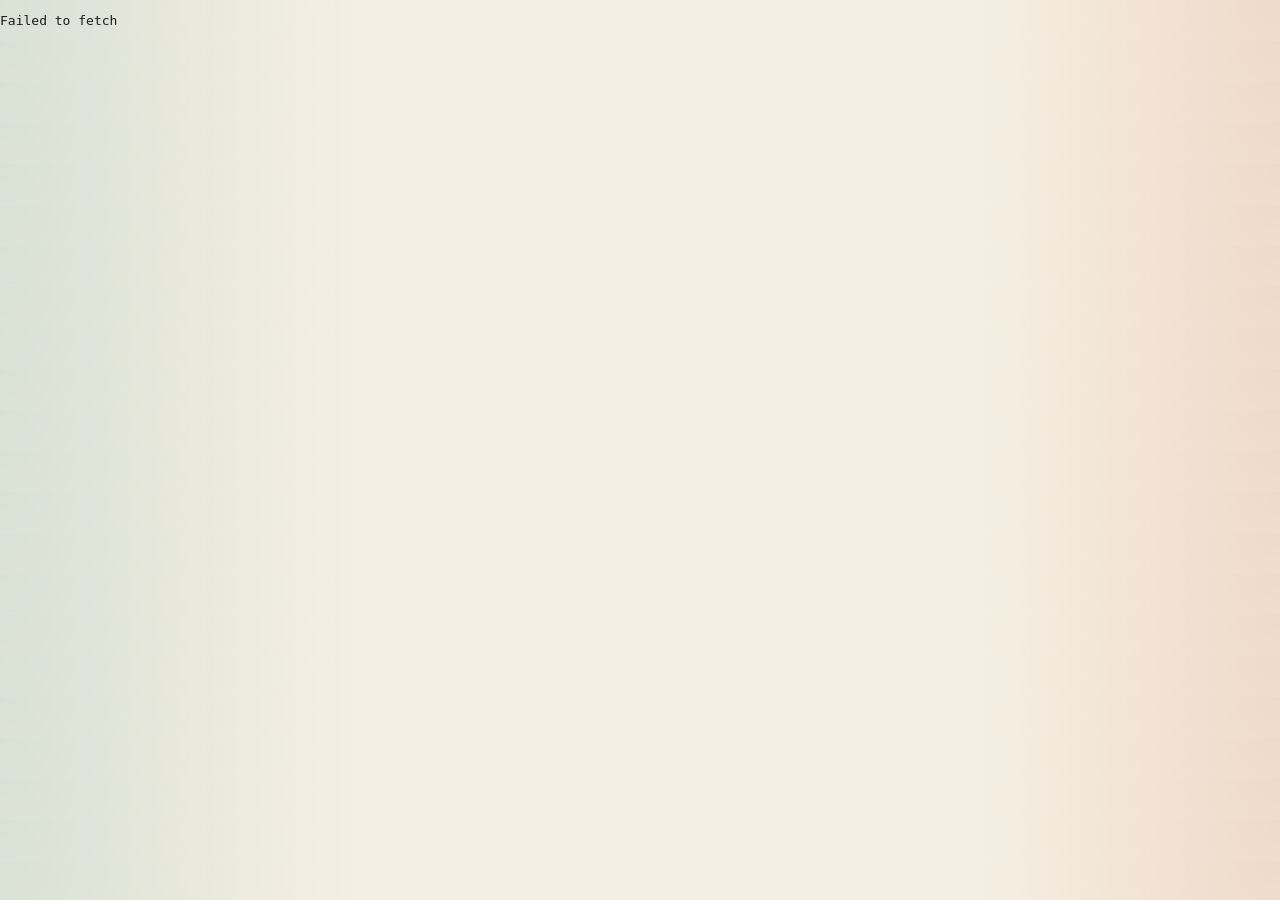
==== index.html @ ac0ee11f "Add residuals browser UI" ====
<!doctype html>
<html lang="en">
  <head>
    <meta charset="utf-8">
    <meta name="viewport" content="width=device-width, initial-scale=1">
    <title>Residuals Viewer</title>
    <link rel="icon" type="image/png" href="/image.png">
    <link rel="stylesheet" href="/styles.css">
  </head>
  <body>
    <main class="app-shell">
      <section class="sidebar">
        <h1>Residuals Viewer</h1>
        <p class="lede">Browse decoded lattice data and compare two entries side by side.</p>

        <div class="panel">
          <div class="panel-title">
            <h2>Controls</h2>
            <button class="info-button" type="button" data-info-title="Controls" data-info-body="Choose how many entries to list per page and move through the current result set. Dataset family and size n for the left view are configured in the Primary pane.">i</button>
          </div>
          <label>Show
            <select id="pageSize">
              <option>25</option>
              <option selected>50</option>
              <option>100</option>
              <option>200</option>
            </select>
          </label>
          <div class="pager">
            <button id="prevPage">Prev</button>
            <span id="pageMeta"></span>
            <button id="nextPage">Next</button>
          </div>
        </div>

        <div class="panel">
          <div class="panel-title">
            <h2>Entries</h2>
            <button class="info-button" type="button" data-info-title="Entries" data-info-body="Each row is one stored item. Open loads it into the primary pane. lat and reslat entries are encoded structures; extlat entries are base lattices paired with a count of expansions.">i</button>
          </div>
          <div id="entryList" class="entry-list"></div>
        </div>
      </section>

      <section class="workspace">
        <div class="compare-header">
          <h2>Compare</h2>
          <div class="compare-note">Select an entry for the left pane, then optionally load another into the right pane.</div>
        </div>
        <div class="compare-grid">
          <article class="viewer-card">
            <div class="viewer-top">
              <div class="viewer-title">
                <h3>Primary</h3>
                <button class="info-button" type="button" data-info-title="Primary Pane" data-info-body="This pane shows the main entry you are browsing. Choose the dataset family, size n, and index here. The graph is the lattice Hasse diagram, and the tables below show the decoded order matrix and, for reslat, the multiplication table.">i</button>
              </div>
            </div>
            <div class="viewer-controls viewer-controls-primary">
              <label>Dataset
                <select id="dataset"></select>
              </label>
              <label>Size n
                <select id="level"></select>
              </label>
              <label>Index
                <input id="primaryIndex" type="number" min="0" step="1">
              </label>
              <button id="loadPrimary">Load</button>
            </div>
            <div id="primaryView" class="viewer-body"></div>
          </article>
          <article class="viewer-card">
            <div class="viewer-top">
              <div class="viewer-title">
                <h3>Secondary</h3>
                <button class="info-button" type="button" data-info-title="Secondary Pane" data-info-body="Use this pane for side-by-side comparison. You can switch to a different dataset family, a different size n, or a different index to compare structure, counts, or multiplication tables.">i</button>
              </div>
            </div>
            <div class="viewer-controls viewer-controls-secondary">
              <label>Dataset
                <select id="secondaryDataset"></select>
              </label>
              <label>Size n
                <select id="secondaryLevel"></select>
              </label>
              <label>Index
                <input id="secondaryIndex" type="number" min="0" step="1">
              </label>
              <button id="loadSecondary">Load</button>
            </div>
            <div id="secondaryView" class="viewer-body"></div>
          </article>
        </div>
      </section>
    </main>
    <dialog id="infoDialog" class="info-dialog">
      <div class="info-dialog-card">
        <div class="info-dialog-head">
          <h3 id="infoDialogTitle">Info</h3>
          <button id="closeInfoDialog" class="ghost-button" type="button">Close</button>
        </div>
        <p id="infoDialogBody"></p>
      </div>
    </dialog>
    <button id="summaryFab" class="summary-fab" type="button" aria-label="Open summary">?</button>
    <dialog id="summaryDialog" class="info-dialog">
      <div class="info-dialog-card summary-dialog-card">
        <div class="info-dialog-head">
          <h3>Summary</h3>
          <button id="closeSummaryDialog" class="ghost-button" type="button">Close</button>
        </div>
        <p class="meta">Counts by dataset family and size. For <code>extlat</code>, max expansions is the largest number of residuated-lattice expansions for a single base lattice.</p>
        <div id="summary" class="summary-popup"></div>
      </div>
    </dialog>
    <script src="/app.js"></script>
  </body>
  </html>
---- styles.css ----
:root {
  --bg: #f5efe3;
  --paper: #fffdfa;
  --ink: #1d1b16;
  --muted: #6f6556;
  --line: #d7ccb9;
  --accent: #0f766e;
  --accent-2: #c2410c;
}

* {
  box-sizing: border-box;
}

body {
  margin: 0;
  color: var(--ink);
  background:
    radial-gradient(circle at top left, rgba(15, 118, 110, 0.12), transparent 28%),
    radial-gradient(circle at top right, rgba(194, 65, 12, 0.12), transparent 24%),
    var(--bg);
  font-family: Georgia, "Times New Roman", serif;
}

.app-shell {
  display: grid;
  grid-template-columns: 320px 1fr;
  min-height: 100vh;
}

.sidebar {
  border-right: 1px solid var(--line);
  padding: 24px 18px;
  background: rgba(255, 253, 250, 0.92);
  backdrop-filter: blur(8px);
  overflow: auto;
}

.workspace {
  padding: 24px;
}

h1, h2, h3 {
  margin: 0 0 10px;
  font-weight: 600;
}

.lede, .compare-note, .meta, .empty {
  color: var(--muted);
}

.panel, .viewer-card {
  background: var(--paper);
  border: 1px solid var(--line);
  border-radius: 16px;
  box-shadow: 0 12px 30px rgba(49, 40, 24, 0.06);
}

.panel {
  padding: 14px;
  margin-top: 16px;
}

.panel-title,
.viewer-title,
.info-dialog-head,
.inline-info-title {
  display: flex;
  align-items: center;
  gap: 10px;
}

.panel-title,
.viewer-title,
.inline-info-title {
  justify-content: flex-start;
}

.info-dialog-head {
  justify-content: space-between;
}

label {
  display: block;
  font-size: 14px;
  margin-bottom: 10px;
}

select, input, button {
  width: 100%;
  margin-top: 6px;
  border-radius: 10px;
  border: 1px solid var(--line);
  padding: 9px 10px;
  background: white;
  color: var(--ink);
}

button {
  background: linear-gradient(135deg, var(--accent), #115e59);
  color: white;
  cursor: pointer;
  border: none;
}

button:hover {
  filter: brightness(1.05);
}

.info-button,
.ghost-button {
  width: auto;
  min-width: 24px;
  padding: 4px 7px;
}

.info-button {
  border-radius: 999px;
  font-weight: 700;
  font-size: 11px;
  line-height: 1;
  background: linear-gradient(135deg, var(--accent-2), #9a3412);
}

.ghost-button {
  background: #efe6d7;
  color: var(--ink);
}

.pager {
  display: grid;
  grid-template-columns: 1fr auto 1fr;
  gap: 8px;
  align-items: center;
}

#pageMeta {
  text-align: center;
  font-size: 13px;
  color: var(--muted);
}

.summary-row, .entry-row {
  display: grid;
  grid-template-columns: 1fr auto;
  gap: 8px;
  padding: 8px 0;
  border-bottom: 1px solid rgba(215, 204, 185, 0.6);
  font-size: 14px;
}

.entry-list {
  max-height: 44vh;
  overflow: auto;
}

.entry-row button {
  width: auto;
  padding: 6px 10px;
  font-size: 12px;
}

.entry-actions {
  display: flex;
  gap: 6px;
  align-items: center;
}

.compare-grid {
  margin-top: 14px;
  display: grid;
  grid-template-columns: repeat(2, minmax(0, 1fr));
  gap: 18px;
}

.viewer-card {
  padding: 16px;
}

.viewer-top {
  display: block;
  margin-bottom: 14px;
}

.viewer-controls {
  display: grid;
  gap: 10px;
  align-items: end;
  margin-bottom: 14px;
}

.viewer-controls-primary {
  grid-template-columns: 1fr 120px 100px 100px;
}

.viewer-controls-secondary {
  grid-template-columns: 1fr 120px 100px 100px;
}

.viewer-title h3,
.panel-title h2,
.inline-info-title h4 {
  margin-bottom: 0;
}

.viewer-body {
  display: grid;
  gap: 14px;
}

.fact-row {
  display: flex;
  flex-wrap: wrap;
  gap: 8px;
  font-size: 13px;
}

.pill {
  padding: 5px 9px;
  border-radius: 999px;
  background: rgba(15, 118, 110, 0.08);
  color: var(--accent);
}

.diagram-wrap {
  overflow: auto;
  border: 1px solid var(--line);
  border-radius: 12px;
  background: linear-gradient(180deg, #fffdfa, #f7f1e7);
}

.matrix-grid {
  display: grid;
  gap: 12px;
}

table {
  border-collapse: collapse;
  width: 100%;
  font-size: 12px;
}

th, td {
  border: 1px solid var(--line);
  padding: 4px 6px;
  text-align: center;
}

th {
  background: #f8f1e6;
}

code {
  word-break: break-all;
}

.info-dialog {
  border: none;
  padding: 0;
  background: transparent;
}

.info-dialog::backdrop {
  background: rgba(29, 27, 22, 0.45);
}

.info-dialog-card {
  width: min(520px, calc(100vw - 32px));
  border: 1px solid var(--line);
  border-radius: 18px;
  background: var(--paper);
  box-shadow: 0 20px 50px rgba(29, 27, 22, 0.22);
  padding: 18px;
}

.summary-dialog-card {
  width: min(760px, calc(100vw - 32px));
}

.summary-popup {
  max-height: 60vh;
  overflow: auto;
  margin-top: 12px;
}

.summary-fab {
  position: fixed;
  right: 20px;
  bottom: 20px;
  width: 52px;
  height: 52px;
  min-width: 52px;
  padding: 0;
  border-radius: 999px;
  font-size: 22px;
  font-weight: 700;
  box-shadow: 0 16px 34px rgba(29, 27, 22, 0.24);
  background: linear-gradient(135deg, var(--accent-2), #9a3412);
  z-index: 20;
}

@media (max-width: 1100px) {
  .app-shell,
  .compare-grid {
    grid-template-columns: 1fr;
  }

  .sidebar {
    border-right: none;
    border-bottom: 1px solid var(--line);
  }

  .viewer-top,
  .viewer-controls,
  .viewer-controls-primary,
  .viewer-controls-secondary {
    grid-template-columns: 1fr;
  }
}
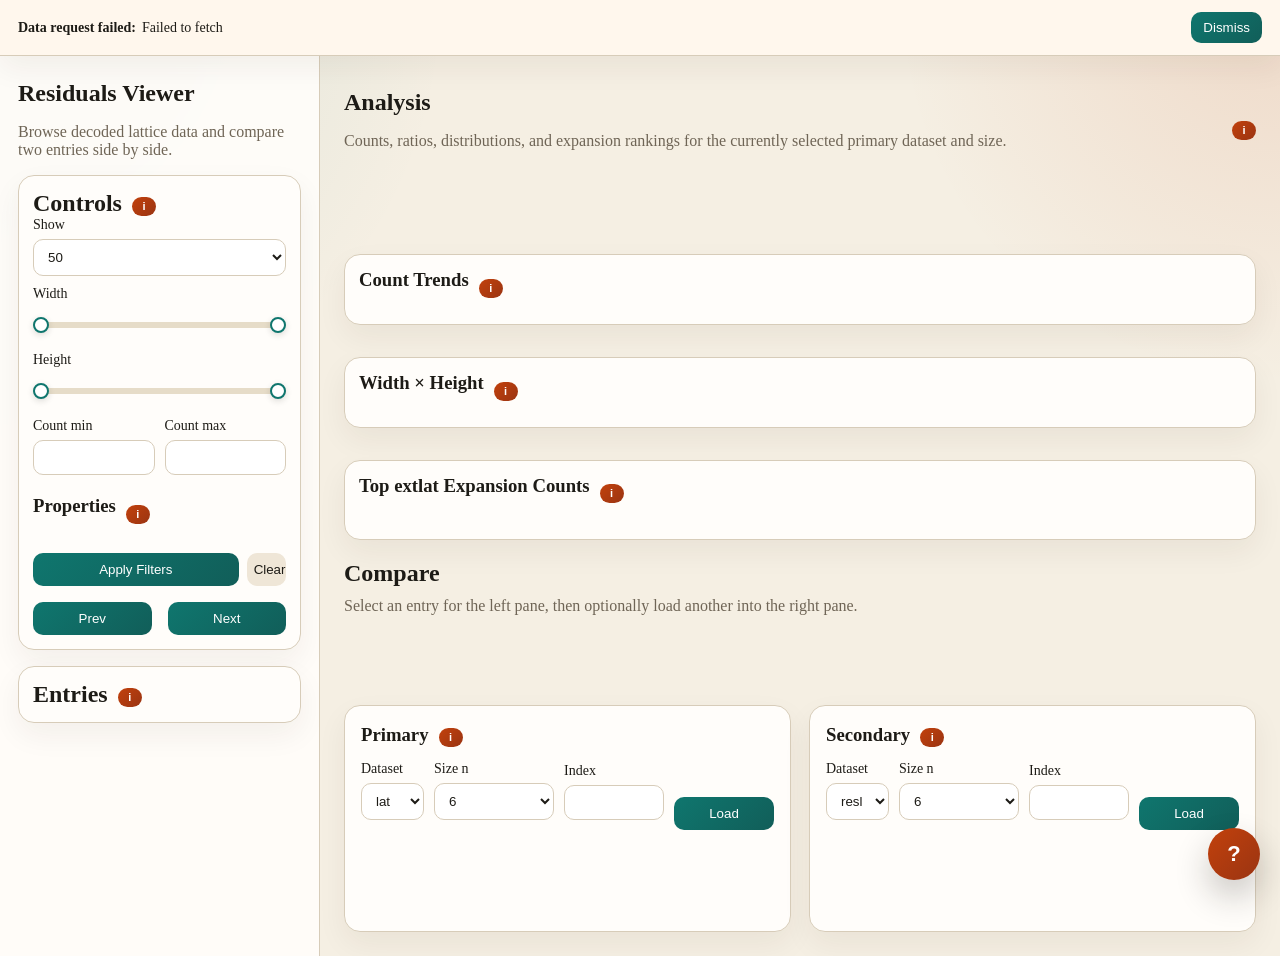
==== commit 85d177a6: "Add frontend loading states and property help" ====
--- a/index.html
+++ b/index.html
@@ -13,10 +13,10 @@
         <h1>Residuals Viewer</h1>
         <p class="lede">Browse decoded lattice data and compare two entries side by side.</p>
 
-        <div class="panel">
+        <div id="controlsPanel" class="panel loading-region">
           <div class="panel-title">
             <h2>Controls</h2>
-            <button class="info-button" type="button" data-info-title="Controls" data-info-body="Choose how many entries to list per page and move through the current result set. Dataset family and size n for the left view are configured in the Primary pane.">i</button>
+            <button class="info-button" type="button" data-info-title="Controls" data-info-body="Choose how many entries to list per page, filter them by dimensions and algebraic properties, and move through the current result set. All filters are computed against the actual database contents.">i</button>
           </div>
           <label>Show
             <select id="pageSize">
@@ -26,6 +26,49 @@
               <option>200</option>
             </select>
           </label>
+          <div class="slider-group">
+            <div class="slider-head">
+              <span>Width</span>
+              <span id="widthRangeLabel" class="slider-value"></span>
+            </div>
+            <div class="double-slider" id="widthSlider">
+              <div class="slider-track"></div>
+              <div id="widthSliderActive" class="slider-range"></div>
+              <input id="filterWidthMin" type="range" min="1" max="12" step="1" value="1">
+              <input id="filterWidthMax" type="range" min="1" max="12" step="1" value="12">
+            </div>
+          </div>
+          <div class="slider-group">
+            <div class="slider-head">
+              <span>Height</span>
+              <span id="heightRangeLabel" class="slider-value"></span>
+            </div>
+            <div class="double-slider" id="heightSlider">
+              <div class="slider-track"></div>
+              <div id="heightSliderActive" class="slider-range"></div>
+              <input id="filterHeightMin" type="range" min="1" max="12" step="1" value="1">
+              <input id="filterHeightMax" type="range" min="1" max="12" step="1" value="12">
+            </div>
+          </div>
+          <div id="countFilterRow" class="filter-grid">
+            <label>Count min
+              <input id="filterCountMin" type="number" min="0" step="1">
+            </label>
+            <label>Count max
+              <input id="filterCountMax" type="number" min="0" step="1">
+            </label>
+          </div>
+          <div class="property-filter">
+            <div class="panel-title">
+              <h3>Properties</h3>
+              <button id="propertyFiltersInfo" class="info-button" type="button" data-info-title="Property Filters" data-info-body="These checkboxes come from the lattice and residuated-lattice property definitions in the codebase. Matching is computed directly from the selected dataset, not from hardcoded tables.">i</button>
+            </div>
+            <div id="propertyFilters" class="property-list"></div>
+          </div>
+          <div class="filter-actions">
+            <button id="applyFilters" type="button">Apply Filters</button>
+            <button id="clearFilters" class="ghost-button" type="button">Clear</button>
+          </div>
           <div class="pager">
             <button id="prevPage">Prev</button>
             <span id="pageMeta"></span>
@@ -33,7 +76,7 @@
           </div>
         </div>
 
-        <div class="panel">
+        <div id="entriesPanel" class="panel loading-region">
           <div class="panel-title">
             <h2>Entries</h2>
             <button class="info-button" type="button" data-info-title="Entries" data-info-body="Each row is one stored item. Open loads it into the primary pane. lat and reslat entries are encoded structures; extlat entries are base lattices paired with a count of expansions.">i</button>
@@ -43,12 +86,45 @@
       </section>
 
       <section class="workspace">
+        <section id="analysisShell" class="analysis-shell loading-region">
+          <div class="analysis-head">
+            <div>
+              <h2>Analysis</h2>
+              <p class="compare-note">Counts, ratios, distributions, and expansion rankings for the currently selected primary dataset and size.</p>
+            </div>
+            <button class="info-button" type="button" data-info-title="Analysis" data-info-body="This area summarizes the currently selected size n. It combines overall counts, ratios, precomputed width/height distributions, and top extlat expansion counts so the browser is not just entry-by-entry inspection.">i</button>
+          </div>
+          <div id="metricCards" class="metric-cards"></div>
+          <div class="analysis-grid">
+            <article class="panel analysis-panel">
+              <div class="panel-title">
+                <h3>Count Trends</h3>
+                <button class="info-button" type="button" data-info-title="Count Trends" data-info-body="These lines show how the number of lattices, reducts, and residuated lattices grows from size 1 to 12. The highlighted marker follows the size currently selected in the primary pane.">i</button>
+              </div>
+              <div id="trendChart"></div>
+            </article>
+            <article class="panel analysis-panel">
+              <div class="panel-title">
+                <h3>Width × Height</h3>
+                <button class="info-button" type="button" data-info-title="Width × Height" data-info-body="This heatmap uses the precomputed contexts for lattices or residuated lattices. Each cell counts structures with the given width and height at the current size n.">i</button>
+              </div>
+              <div id="widthHeightPanel"></div>
+            </article>
+          </div>
+          <article class="panel analysis-panel">
+            <div class="panel-title">
+              <h3>Top extlat Expansion Counts</h3>
+              <button class="info-button" type="button" data-info-title="extlat Rankings" data-info-body="Each extlat item is a base lattice paired with the number of residuated-lattice expansions it admits. This ranking surfaces the most expandable lattices at the current size n.">i</button>
+            </div>
+            <div id="rankingPanel"></div>
+          </article>
+        </section>
         <div class="compare-header">
           <h2>Compare</h2>
           <div class="compare-note">Select an entry for the left pane, then optionally load another into the right pane.</div>
         </div>
         <div class="compare-grid">
-          <article class="viewer-card">
+          <article id="primaryCard" class="viewer-card loading-region">
             <div class="viewer-top">
               <div class="viewer-title">
                 <h3>Primary</h3>
@@ -69,7 +145,7 @@
             </div>
             <div id="primaryView" class="viewer-body"></div>
           </article>
-          <article class="viewer-card">
+          <article id="secondaryCard" class="viewer-card loading-region">
             <div class="viewer-top">
               <div class="viewer-title">
                 <h3>Secondary</h3>
@@ -99,7 +175,7 @@
           <h3 id="infoDialogTitle">Info</h3>
           <button id="closeInfoDialog" class="ghost-button" type="button">Close</button>
         </div>
-        <p id="infoDialogBody"></p>
+        <div id="infoDialogBody" class="info-dialog-body"></div>
       </div>
     </dialog>
     <button id="summaryFab" class="summary-fab" type="button" aria-label="Open summary">?</button>
@@ -110,7 +186,7 @@
           <button id="closeSummaryDialog" class="ghost-button" type="button">Close</button>
         </div>
         <p class="meta">Counts by dataset family and size. For <code>extlat</code>, max expansions is the largest number of residuated-lattice expansions for a single base lattice.</p>
-        <div id="summary" class="summary-popup"></div>
+        <div id="summary" class="summary-popup loading-region"></div>
       </div>
     </dialog>
     <script src="/app.js"></script>
--- a/styles.css
+++ b/styles.css
@@ -6,6 +6,7 @@
   --line: #d7ccb9;
   --accent: #0f766e;
   --accent-2: #c2410c;
+  --shadow: 0 12px 30px rgba(49, 40, 24, 0.06);
 }
 
 * {
@@ -22,6 +23,45 @@
   font-family: Georgia, "Times New Roman", serif;
 }
 
+.global-notice {
+  position: sticky;
+  top: 0;
+  z-index: 40;
+  display: flex;
+  align-items: center;
+  justify-content: space-between;
+  gap: 14px;
+  padding: 12px 18px;
+  border-bottom: 1px solid var(--line);
+  background: #fff7ed;
+  box-shadow: var(--shadow);
+}
+
+.global-notice[data-kind="network"] {
+  background: #fff7ed;
+}
+
+.global-notice[data-kind="ui"] {
+  background: #fef3c7;
+}
+
+.global-notice[data-kind="runtime"] {
+  background: #fee2e2;
+}
+
+.global-notice-copy {
+  display: flex;
+  gap: 6px;
+  align-items: baseline;
+  font-size: 14px;
+}
+
+.global-notice-close {
+  width: auto;
+  margin: 0;
+  padding: 8px 12px;
+}
+
 .app-shell {
   display: grid;
   grid-template-columns: 320px 1fr;
@@ -38,33 +78,109 @@
 
 .workspace {
   padding: 24px;
-}
-
-h1, h2, h3 {
+  display: grid;
+  gap: 20px;
+}
+
+h1, h2, h3, h4 {
   margin: 0 0 10px;
   font-weight: 600;
 }
 
-.lede, .compare-note, .meta, .empty {
+.lede,
+.compare-note,
+.meta,
+.empty,
+.subtle-label,
+.metric-note {
   color: var(--muted);
 }
 
-.panel, .viewer-card {
+.panel,
+.viewer-card,
+.metric-card {
   background: var(--paper);
   border: 1px solid var(--line);
   border-radius: 16px;
-  box-shadow: 0 12px 30px rgba(49, 40, 24, 0.06);
+  box-shadow: var(--shadow);
+}
+
+.panel,
+.analysis-panel {
+  padding: 14px;
 }
 
 .panel {
-  padding: 14px;
   margin-top: 16px;
+}
+
+.loading-region {
+  position: relative;
+}
+
+.loading-region[data-loading="true"] {
+  min-height: 120px;
+}
+
+.loading-region[data-loading="true"] > :not(.loading-overlay) {
+  opacity: 0.45;
+}
+
+.loading-region[data-loading="true"] button,
+.loading-region[data-loading="true"] input,
+.loading-region[data-loading="true"] select {
+  cursor: wait;
+}
+
+.loading-overlay {
+  position: absolute;
+  inset: 0;
+  z-index: 8;
+  display: grid;
+  place-items: center;
+  padding: 18px;
+  border-radius: inherit;
+  background: rgba(255, 253, 250, 0.72);
+  backdrop-filter: blur(2px);
+}
+
+.loading-overlay-card {
+  display: flex;
+  align-items: center;
+  gap: 12px;
+  min-width: 200px;
+  padding: 12px 14px;
+  border: 1px solid var(--line);
+  border-radius: 14px;
+  background: rgba(255, 253, 250, 0.96);
+  box-shadow: var(--shadow);
+}
+
+.loading-spinner {
+  width: 18px;
+  height: 18px;
+  border: 2px solid #d8cdb8;
+  border-top-color: var(--accent);
+  border-radius: 999px;
+  animation: spin 0.8s linear infinite;
+}
+
+.loading-text {
+  font-size: 14px;
+  color: var(--muted);
+}
+
+@keyframes spin {
+  to {
+    transform: rotate(360deg);
+  }
 }
 
 .panel-title,
 .viewer-title,
 .info-dialog-head,
-.inline-info-title {
+.inline-info-title,
+.analysis-head {
   display: flex;
   align-items: center;
   gap: 10px;
@@ -72,12 +188,18 @@
 
 .panel-title,
 .viewer-title,
-.inline-info-title {
+.inline-info-title,
+.analysis-head {
   justify-content: flex-start;
 }
 
 .info-dialog-head {
   justify-content: space-between;
+}
+
+.analysis-head {
+  justify-content: space-between;
+  margin-bottom: 14px;
 }
 
 label {
@@ -86,7 +208,9 @@
   margin-bottom: 10px;
 }
 
-select, input, button {
+select,
+input,
+button {
   width: 100%;
   margin-top: 6px;
   border-radius: 10px;
@@ -134,13 +258,171 @@
   align-items: center;
 }
 
+.filter-grid {
+  display: grid;
+  grid-template-columns: 1fr 1fr;
+  gap: 10px;
+}
+
+.slider-group {
+  margin: 10px 0 12px;
+}
+
+.slider-head {
+  display: flex;
+  justify-content: space-between;
+  align-items: center;
+  margin-bottom: 8px;
+  font-size: 14px;
+}
+
+.slider-value {
+  color: var(--muted);
+  font-size: 13px;
+}
+
+.double-slider {
+  position: relative;
+  height: 30px;
+}
+
+.slider-track,
+.slider-range {
+  position: absolute;
+  top: 50%;
+  transform: translateY(-50%);
+  height: 6px;
+  border-radius: 999px;
+}
+
+.slider-track {
+  left: 0;
+  right: 0;
+  background: #e6dcc8;
+}
+
+.slider-range {
+  background: linear-gradient(135deg, var(--accent), #115e59);
+}
+
+.double-slider input[type="range"] {
+  position: absolute;
+  left: 0;
+  top: 0;
+  width: 100%;
+  height: 30px;
+  padding: 0;
+  margin: 0;
+  background: transparent;
+  border: none;
+  pointer-events: none;
+  -webkit-appearance: none;
+  appearance: none;
+}
+
+.double-slider input[type="range"]::-webkit-slider-thumb {
+  -webkit-appearance: none;
+  appearance: none;
+  width: 16px;
+  height: 16px;
+  border-radius: 999px;
+  background: white;
+  border: 2px solid var(--accent);
+  box-shadow: 0 2px 6px rgba(29, 27, 22, 0.15);
+  pointer-events: auto;
+}
+
+.double-slider input[type="range"]::-moz-range-thumb {
+  width: 16px;
+  height: 16px;
+  border-radius: 999px;
+  background: white;
+  border: 2px solid var(--accent);
+  box-shadow: 0 2px 6px rgba(29, 27, 22, 0.15);
+  pointer-events: auto;
+}
+
+.property-filter {
+  margin: 10px 0 12px;
+}
+
+.property-list {
+  display: grid;
+  gap: 8px;
+  max-height: 220px;
+  overflow: auto;
+  margin-top: 8px;
+}
+
+.property-item {
+  display: flex;
+  gap: 8px;
+  align-items: center;
+  margin: 0;
+}
+
+.property-item input {
+  width: auto;
+  margin: 0;
+}
+
+.info-dialog-body {
+  display: grid;
+  gap: 12px;
+}
+
+.info-definition-list {
+  display: grid;
+  gap: 10px;
+  max-height: 52vh;
+  overflow: auto;
+}
+
+.info-definition-item {
+  padding: 10px 12px;
+  border: 1px solid var(--line);
+  border-radius: 12px;
+  background: #fbf7ef;
+}
+
+.info-definition-head {
+  display: flex;
+  align-items: center;
+  justify-content: space-between;
+  gap: 10px;
+  margin-bottom: 6px;
+}
+
+.info-definition-kind {
+  display: inline-flex;
+  align-items: center;
+  padding: 2px 8px;
+  border-radius: 999px;
+  background: #efe6d7;
+  color: var(--muted);
+  font-size: 11px;
+  text-transform: uppercase;
+}
+
+.filter-actions {
+  display: flex;
+  gap: 8px;
+  margin-bottom: 10px;
+}
+
 #pageMeta {
   text-align: center;
   font-size: 13px;
   color: var(--muted);
 }
 
-.summary-row, .entry-row {
+.entry-list {
+  max-height: 56vh;
+  overflow: auto;
+}
+
+.summary-row,
+.entry-row {
   display: grid;
   grid-template-columns: 1fr auto;
   gap: 8px;
@@ -149,11 +431,6 @@
   font-size: 14px;
 }
 
-.entry-list {
-  max-height: 44vh;
-  overflow: auto;
-}
-
 .entry-row button {
   width: auto;
   padding: 6px 10px;
@@ -166,8 +443,69 @@
   align-items: center;
 }
 
+.analysis-shell {
+  display: grid;
+  gap: 16px;
+}
+
+.metric-cards {
+  display: grid;
+  grid-template-columns: repeat(4, minmax(0, 1fr));
+  gap: 14px;
+}
+
+.metric-card {
+  padding: 16px;
+}
+
+.metric-label {
+  font-size: 13px;
+  color: var(--muted);
+  text-transform: uppercase;
+  letter-spacing: 0.08em;
+}
+
+.metric-value {
+  font-size: 32px;
+  line-height: 1.1;
+  margin-bottom: 8px;
+}
+
+.analysis-grid {
+  display: grid;
+  grid-template-columns: 1.25fr 1fr;
+  gap: 16px;
+}
+
+.chart-svg {
+  display: block;
+}
+
+.chart-grid {
+  stroke: #eadfcb;
+  stroke-width: 1;
+}
+
+.chart-axis,
+.subtle-label {
+  font-size: 12px;
+}
+
+.chart-axis {
+  fill: #6f6556;
+}
+
+.chart-axis-line {
+  stroke: #8b7d69;
+  stroke-width: 1.2;
+}
+
+.heatmap-table td {
+  min-width: 54px;
+  font-size: 11px;
+}
+
 .compare-grid {
-  margin-top: 14px;
   display: grid;
   grid-template-columns: repeat(2, minmax(0, 1fr));
   gap: 18px;
@@ -189,10 +527,7 @@
   margin-bottom: 14px;
 }
 
-.viewer-controls-primary {
-  grid-template-columns: 1fr 120px 100px 100px;
-}
-
+.viewer-controls-primary,
 .viewer-controls-secondary {
   grid-template-columns: 1fr 120px 100px 100px;
 }
@@ -240,7 +575,8 @@
   font-size: 12px;
 }
 
-th, td {
+th,
+td {
   border: 1px solid var(--line);
   padding: 4px 6px;
   text-align: center;
@@ -299,6 +635,16 @@
   z-index: 20;
 }
 
+@media (max-width: 1280px) {
+  .metric-cards {
+    grid-template-columns: repeat(2, minmax(0, 1fr));
+  }
+
+  .analysis-grid {
+    grid-template-columns: 1fr;
+  }
+}
+
 @media (max-width: 1100px) {
   .app-shell,
   .compare-grid {
@@ -309,11 +655,13 @@
     border-right: none;
     border-bottom: 1px solid var(--line);
   }
-
-  .viewer-top,
-  .viewer-controls,
+}
+
+@media (max-width: 760px) {
+  .metric-cards,
   .viewer-controls-primary,
-  .viewer-controls-secondary {
+  .viewer-controls-secondary,
+  .filter-grid {
     grid-template-columns: 1fr;
   }
 }
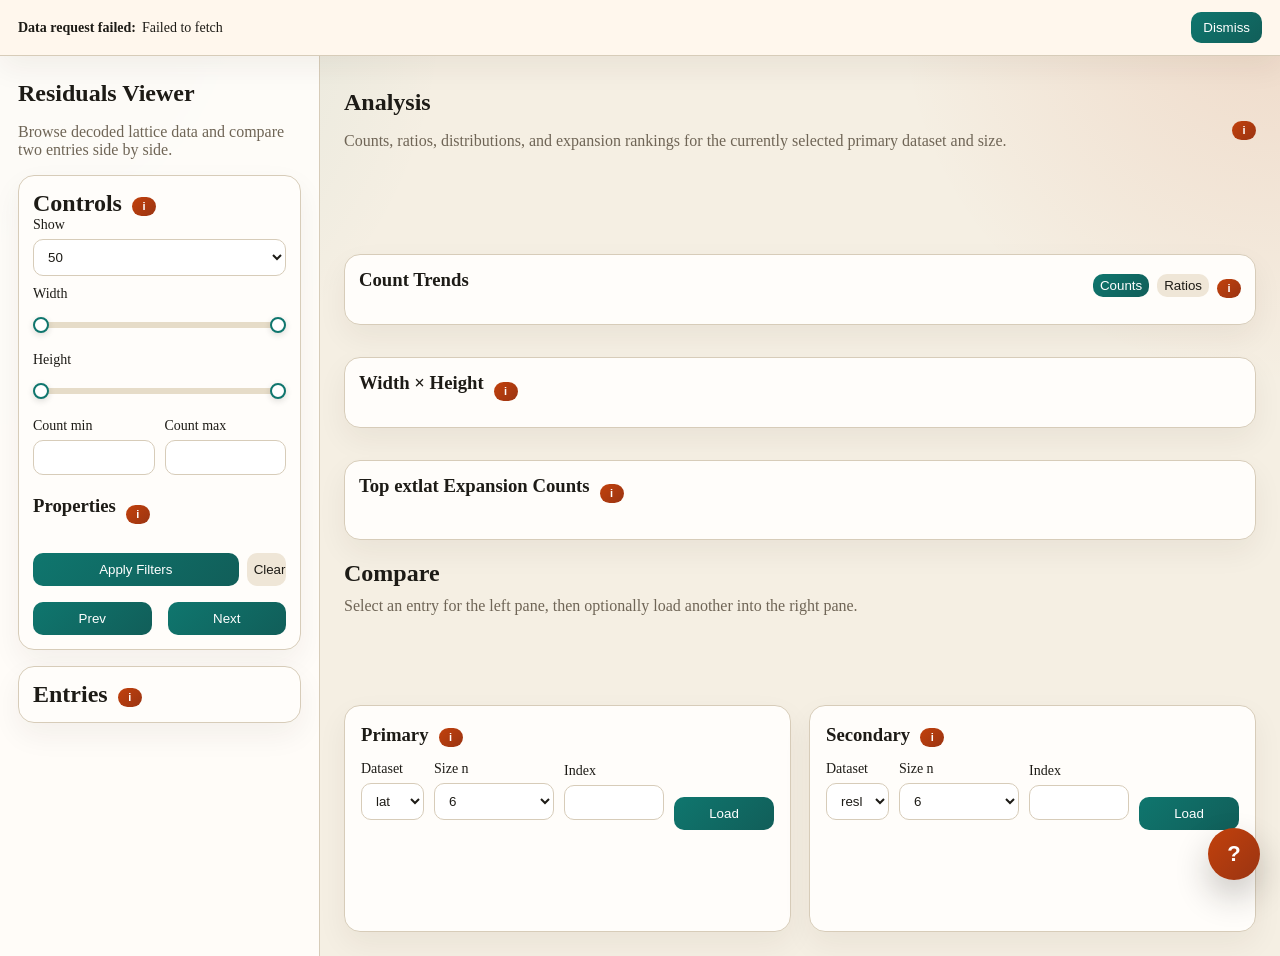
==== commit ed94bc24: "Finish same-lattice comparison and ratio trends" ====
--- a/index.html
+++ b/index.html
@@ -99,7 +99,11 @@
             <article class="panel analysis-panel">
               <div class="panel-title">
                 <h3>Count Trends</h3>
-                <button class="info-button" type="button" data-info-title="Count Trends" data-info-body="These lines show how the number of lattices, reducts, and residuated lattices grows from size 1 to 12. The highlighted marker follows the size currently selected in the primary pane.">i</button>
+                <div class="trend-toolbar">
+                  <button id="trendCounts" class="ghost-button trend-toggle is-active" type="button">Counts</button>
+                  <button id="trendRatios" class="ghost-button trend-toggle" type="button">Ratios</button>
+                  <button class="info-button" type="button" data-info-title="Count Trends" data-info-body="Counts mode shows raw growth across sizes. Ratios mode shows reduct-supporting lattices over all lattices, residuated lattices over all lattices, and expansions per reduct.">i</button>
+                </div>
               </div>
               <div id="trendChart"></div>
             </article>
@@ -167,6 +171,13 @@
             <div id="secondaryView" class="viewer-body"></div>
           </article>
         </div>
+        <section id="familyShell" class="panel analysis-panel loading-region" hidden>
+          <div class="panel-title">
+            <h3>Same-Lattice Expansions</h3>
+            <button class="info-button" type="button" data-info-title="Same-Lattice Expansions" data-info-body="This section groups residuated lattices that share the same underlying lattice. The Hasse diagram above stays fixed while the cards below show different multiplication tables for the same base order.">i</button>
+          </div>
+          <div id="familyPanel"></div>
+        </section>
       </section>
     </main>
     <dialog id="infoDialog" class="info-dialog">
--- a/styles.css
+++ b/styles.css
@@ -200,6 +200,19 @@
 .analysis-head {
   justify-content: space-between;
   margin-bottom: 14px;
+}
+
+.trend-toolbar {
+  display: flex;
+  align-items: center;
+  gap: 8px;
+  margin-left: auto;
+}
+
+.trend-toggle {
+  width: auto;
+  margin: 0;
+  padding: 6px 10px;
 }
 
 label {
@@ -249,6 +262,12 @@
 .ghost-button {
   background: #efe6d7;
   color: var(--ink);
+}
+
+.ghost-button.is-active,
+.trend-toggle.is-active {
+  background: linear-gradient(135deg, var(--accent), #115e59);
+  color: white;
 }
 
 .pager {
@@ -567,6 +586,61 @@
 .matrix-grid {
   display: grid;
   gap: 12px;
+}
+
+.family-summary {
+  display: flex;
+  align-items: baseline;
+  justify-content: space-between;
+  gap: 12px;
+  margin-bottom: 12px;
+}
+
+.family-meta {
+  color: var(--muted);
+  font-size: 13px;
+}
+
+.family-grid {
+  display: grid;
+  grid-template-columns: repeat(2, minmax(0, 1fr));
+  gap: 14px;
+}
+
+.family-card {
+  padding: 14px;
+  border: 1px solid var(--line);
+  border-radius: 14px;
+  background: #fcf8f1;
+}
+
+.family-card.is-selected {
+  border-color: var(--accent);
+  box-shadow: inset 0 0 0 1px rgba(15, 118, 110, 0.18);
+}
+
+.family-card-head {
+  display: flex;
+  align-items: flex-start;
+  justify-content: space-between;
+  gap: 12px;
+  margin-bottom: 10px;
+}
+
+.family-actions {
+  display: flex;
+  gap: 8px;
+}
+
+.family-actions button {
+  width: auto;
+  margin: 0;
+}
+
+.cell-diff {
+  background: rgba(194, 65, 12, 0.18);
+  color: #7c2d12;
+  font-weight: 700;
 }
 
 table {
@@ -643,6 +717,10 @@
   .analysis-grid {
     grid-template-columns: 1fr;
   }
+
+  .family-grid {
+    grid-template-columns: 1fr;
+  }
 }
 
 @media (max-width: 1100px) {
@@ -664,4 +742,10 @@
   .filter-grid {
     grid-template-columns: 1fr;
   }
-}
+
+  .trend-toolbar,
+  .family-summary,
+  .family-card-head {
+    flex-wrap: wrap;
+  }
+}
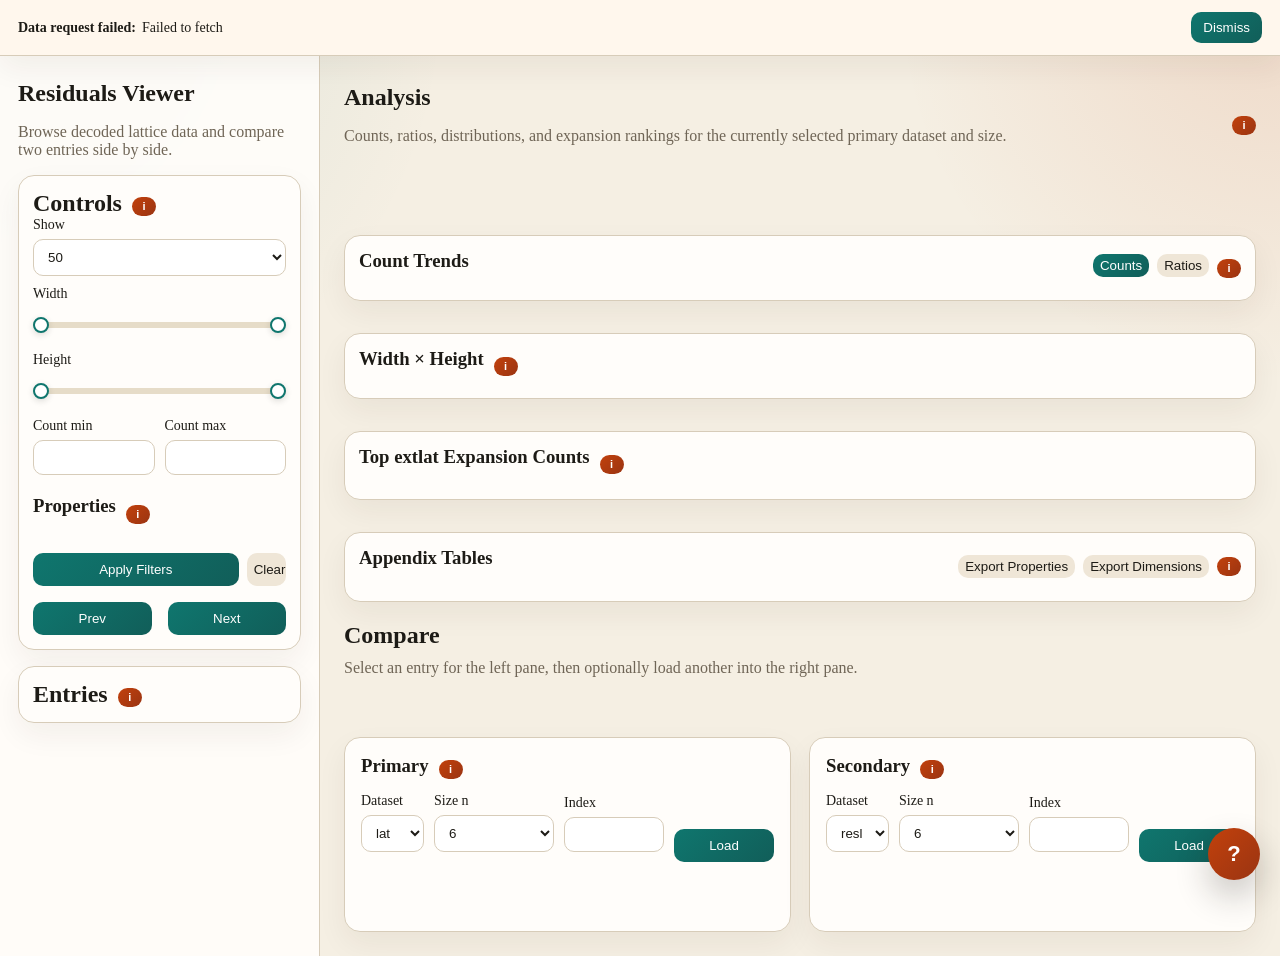
==== commit 35b80feb: "Add appendix-style statistics tables" ====
--- a/index.html
+++ b/index.html
@@ -122,6 +122,17 @@
             </div>
             <div id="rankingPanel"></div>
           </article>
+          <article id="appendixShell" class="panel analysis-panel loading-region">
+            <div class="panel-title">
+              <h3>Appendix Tables</h3>
+              <div class="appendix-toolbar">
+                <button id="exportAppendixProperties" class="ghost-button" type="button">Export Properties</button>
+                <button id="exportAppendixDimensions" class="ghost-button" type="button">Export Dimensions</button>
+                <button class="info-button" type="button" data-info-title="Appendix Tables" data-info-body="These tables summarize the current dataset and size using exact counts from the database-backed structures. They are meant to mirror the dense aggregate tables you would expect in a paper appendix.">i</button>
+              </div>
+            </div>
+            <div id="appendixPanel"></div>
+          </article>
         </section>
         <div class="compare-header">
           <h2>Compare</h2>
--- a/styles.css
+++ b/styles.css
@@ -203,6 +203,13 @@
 }
 
 .trend-toolbar {
+  display: flex;
+  align-items: center;
+  gap: 8px;
+  margin-left: auto;
+}
+
+.appendix-toolbar {
   display: flex;
   align-items: center;
   gap: 8px;
@@ -494,6 +501,53 @@
   display: grid;
   grid-template-columns: 1.25fr 1fr;
   gap: 16px;
+}
+
+.appendix-shell {
+  display: grid;
+  gap: 16px;
+}
+
+.appendix-block {
+  display: grid;
+  gap: 10px;
+}
+
+.appendix-block-head {
+  display: flex;
+  align-items: baseline;
+  justify-content: space-between;
+  gap: 12px;
+}
+
+.appendix-table-wrap {
+  overflow: auto;
+  border: 1px solid var(--line);
+  border-radius: 12px;
+}
+
+.appendix-table {
+  font-size: 12px;
+}
+
+.appendix-table th,
+.appendix-table td {
+  padding: 6px 8px;
+}
+
+.appendix-table th {
+  white-space: nowrap;
+}
+
+.appendix-description {
+  min-width: 280px;
+  text-align: left;
+}
+
+.sticky-table thead th {
+  position: sticky;
+  top: 0;
+  z-index: 1;
 }
 
 .chart-svg {
@@ -744,6 +798,8 @@
   }
 
   .trend-toolbar,
+  .appendix-toolbar,
+  .appendix-block-head,
   .family-summary,
   .family-card-head {
     flex-wrap: wrap;
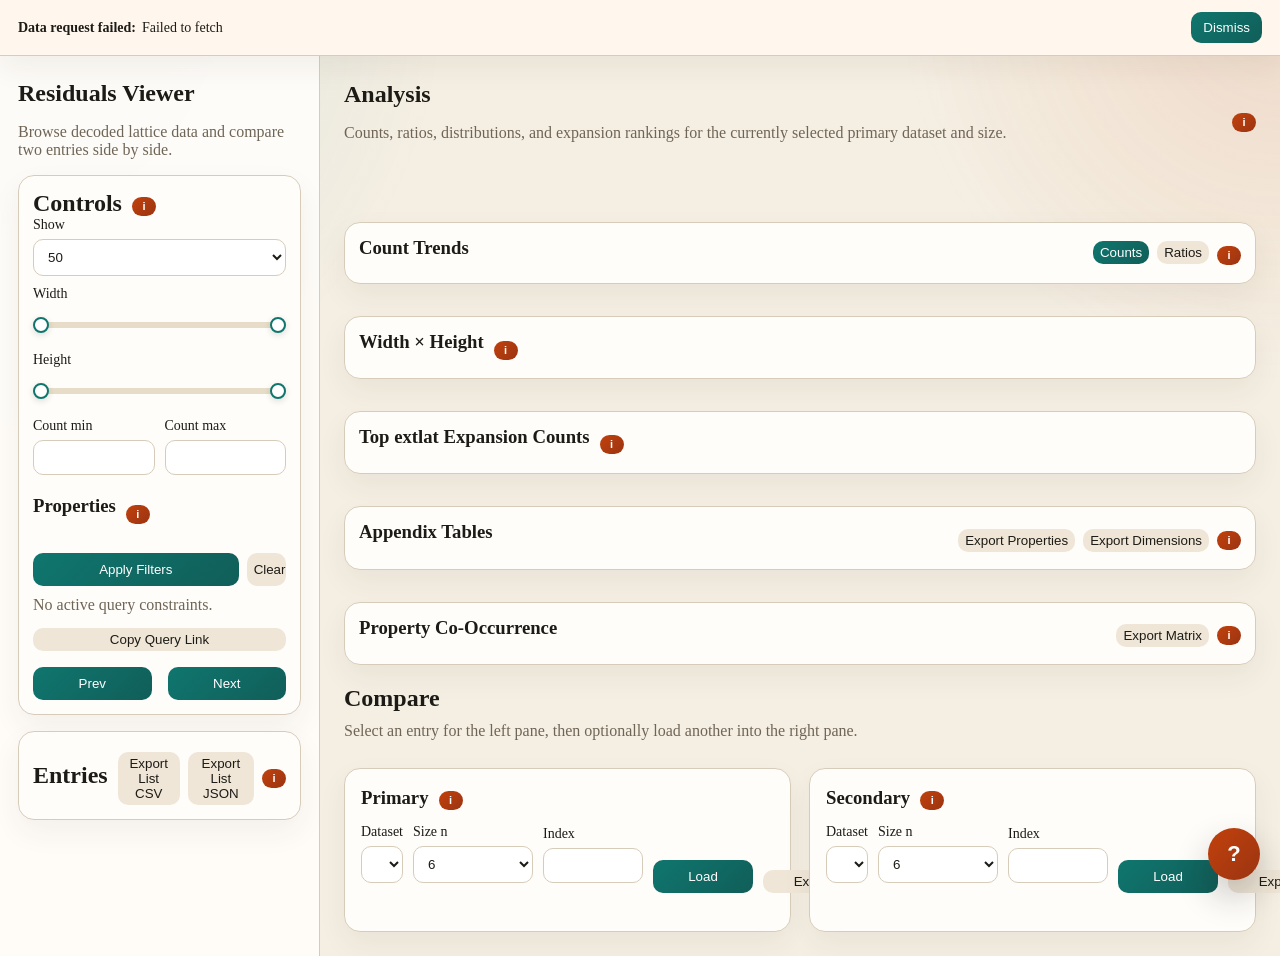
==== commit 6a03a42f: "Add inspection, query, and export research tools" ====
--- a/index.html
+++ b/index.html
@@ -69,6 +69,10 @@
             <button id="applyFilters" type="button">Apply Filters</button>
             <button id="clearFilters" class="ghost-button" type="button">Clear</button>
           </div>
+          <div class="query-tools">
+            <div id="constraintSummary" class="meta">No active query constraints.</div>
+            <button id="copyQueryLink" class="ghost-button" type="button">Copy Query Link</button>
+          </div>
           <div class="pager">
             <button id="prevPage">Prev</button>
             <span id="pageMeta"></span>
@@ -79,7 +83,11 @@
         <div id="entriesPanel" class="panel loading-region">
           <div class="panel-title">
             <h2>Entries</h2>
-            <button class="info-button" type="button" data-info-title="Entries" data-info-body="Each row is one stored item. Open loads it into the primary pane. lat and reslat entries are encoded structures; extlat entries are base lattices paired with a count of expansions.">i</button>
+            <div class="appendix-toolbar">
+              <button id="exportListCsv" class="ghost-button" type="button">Export List CSV</button>
+              <button id="exportListJson" class="ghost-button" type="button">Export List JSON</button>
+              <button class="info-button" type="button" data-info-title="Entries" data-info-body="Each row is one stored item. Open loads it into the primary pane. lat and reslat entries are encoded structures; extlat entries are base lattices paired with a count of expansions.">i</button>
+            </div>
           </div>
           <div id="entryList" class="entry-list"></div>
         </div>
@@ -133,6 +141,16 @@
             </div>
             <div id="appendixPanel"></div>
           </article>
+          <article id="cooccurrenceShell" class="panel analysis-panel loading-region">
+            <div class="panel-title">
+              <h3>Property Co-Occurrence</h3>
+              <div class="appendix-toolbar">
+                <button id="exportCooccurrenceCsv" class="ghost-button" type="button">Export Matrix</button>
+                <button class="info-button" type="button" data-info-title="Property Co-Occurrence" data-info-body="This matrix shows how often two properties or algebra classes appear together in the selected dataset and size. Clicking a cell applies both filters at once.">i</button>
+              </div>
+            </div>
+            <div id="cooccurrencePanel"></div>
+          </article>
         </section>
         <div class="compare-header">
           <h2>Compare</h2>
@@ -157,6 +175,7 @@
                 <input id="primaryIndex" type="number" min="0" step="1">
               </label>
               <button id="loadPrimary">Load</button>
+              <button id="exportPrimaryJson" class="ghost-button" type="button">Export</button>
             </div>
             <div id="primaryView" class="viewer-body"></div>
           </article>
@@ -178,6 +197,7 @@
                 <input id="secondaryIndex" type="number" min="0" step="1">
               </label>
               <button id="loadSecondary">Load</button>
+              <button id="exportSecondaryJson" class="ghost-button" type="button">Export</button>
             </div>
             <div id="secondaryView" class="viewer-body"></div>
           </article>
--- a/styles.css
+++ b/styles.css
@@ -436,6 +436,12 @@
   margin-bottom: 10px;
 }
 
+.query-tools {
+  display: grid;
+  gap: 8px;
+  margin-bottom: 10px;
+}
+
 #pageMeta {
   text-align: center;
   font-size: 13px;
@@ -544,6 +550,38 @@
   text-align: left;
 }
 
+.cooccurrence-table td {
+  padding: 0;
+}
+
+.cooccurrence-cell {
+  width: 100%;
+  margin: 0;
+  padding: 7px 4px;
+  border-radius: 0;
+  border: none;
+  color: var(--ink);
+  background: transparent;
+  font-size: 11px;
+}
+
+.cooccurrence-index {
+  font-size: 11px;
+}
+
+.cooccurrence-legend {
+  display: grid;
+  grid-template-columns: repeat(2, minmax(0, 1fr));
+  gap: 8px 16px;
+}
+
+.legend-row {
+  display: flex;
+  gap: 8px;
+  align-items: baseline;
+  font-size: 12px;
+}
+
 .sticky-table thead th {
   position: sticky;
   top: 0;
@@ -602,7 +640,7 @@
 
 .viewer-controls-primary,
 .viewer-controls-secondary {
-  grid-template-columns: 1fr 120px 100px 100px;
+  grid-template-columns: 1fr 120px 100px 100px 100px;
 }
 
 .viewer-title h3,
@@ -640,6 +678,75 @@
 .matrix-grid {
   display: grid;
   gap: 12px;
+}
+
+.derived-shell {
+  border: 1px solid var(--line);
+  border-radius: 12px;
+  background: #fbf7ef;
+  padding: 10px 12px;
+}
+
+.derived-shell summary {
+  cursor: pointer;
+  font-weight: 600;
+}
+
+.derived-grid {
+  margin-top: 12px;
+}
+
+.checker-shell {
+  display: grid;
+  gap: 12px;
+}
+
+.checker-group {
+  display: grid;
+  gap: 8px;
+}
+
+.checker-group-title {
+  font-size: 12px;
+  text-transform: uppercase;
+  letter-spacing: 0.08em;
+  color: var(--muted);
+}
+
+.checker-grid {
+  display: grid;
+  grid-template-columns: repeat(2, minmax(0, 1fr));
+  gap: 10px;
+}
+
+.checker-item {
+  padding: 10px 12px;
+  border: 1px solid var(--line);
+  border-radius: 12px;
+  background: #fffdfa;
+}
+
+.checker-item.is-true {
+  border-color: rgba(15, 118, 110, 0.3);
+  background: rgba(15, 118, 110, 0.06);
+}
+
+.checker-item.is-false {
+  border-color: rgba(194, 65, 12, 0.24);
+  background: rgba(194, 65, 12, 0.05);
+}
+
+.checker-item-head {
+  display: flex;
+  align-items: baseline;
+  justify-content: space-between;
+  gap: 10px;
+  margin-bottom: 6px;
+}
+
+.checker-value {
+  font-size: 12px;
+  text-transform: uppercase;
 }
 
 .family-summary {
@@ -775,6 +882,11 @@
   .family-grid {
     grid-template-columns: 1fr;
   }
+
+  .checker-grid,
+  .cooccurrence-legend {
+    grid-template-columns: 1fr;
+  }
 }
 
 @media (max-width: 1100px) {
